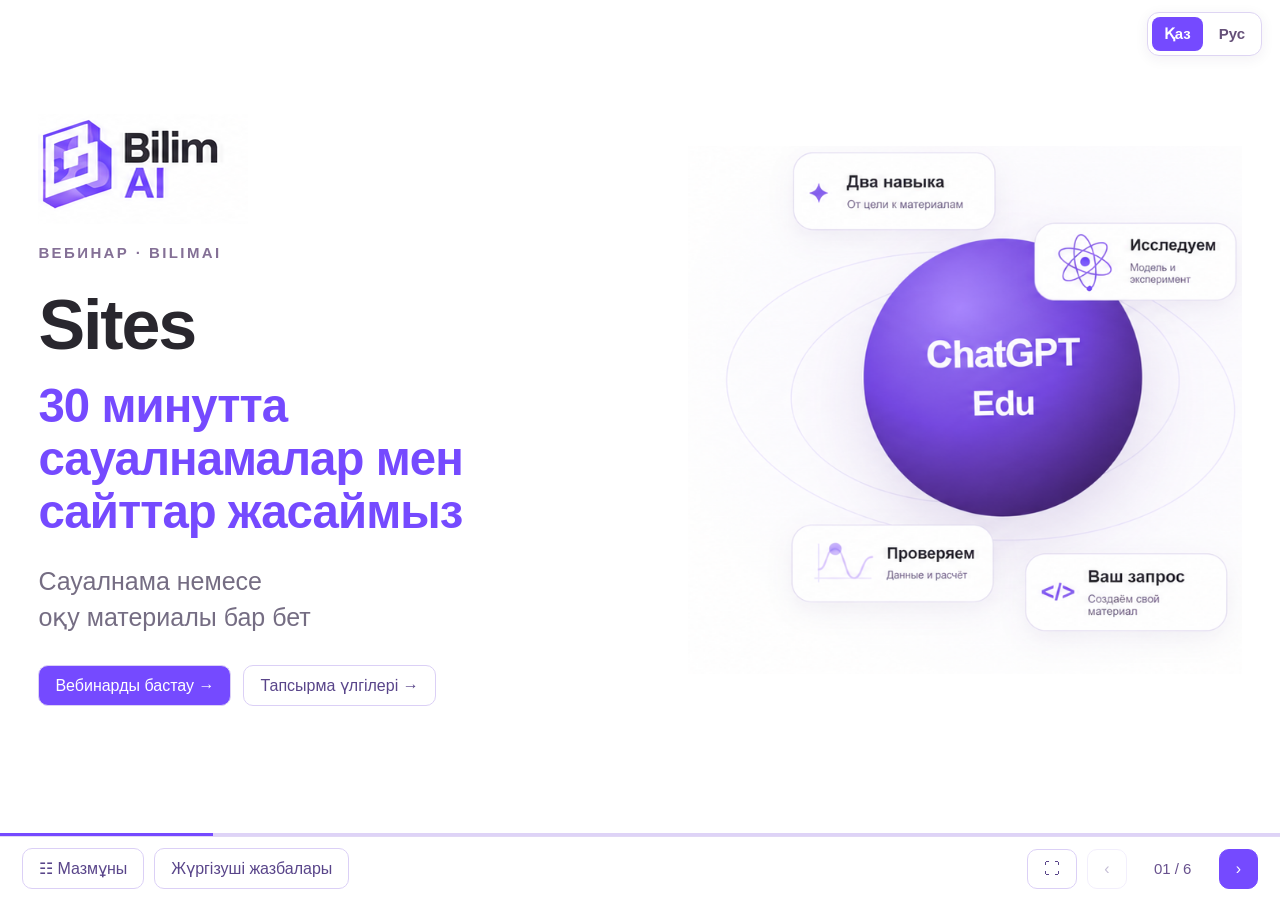
==== kk.html @ fb8cd4b4 "Add Kazakh slides, prompt guides and presenter notes" ====
<!doctype html>
<html lang="kk"><head><meta charset="utf-8"><meta name="viewport" content="width=device-width,initial-scale=1"><meta name="color-scheme" content="light"><title>Sites: 30 минутта сауалнамалар мен сайттар жасаймыз | BilimAI</title><style>
:root{--purple:#754aff;--ink:#29272e;--muted:#756d83;--light:#f9f7ff}*{box-sizing:border-box}body{margin:0;background:#fff;color:var(--ink);font-family:Arial,sans-serif}button{font:inherit;cursor:pointer;border:1px solid #dbd0f6;border-radius:10px;background:#fff;color:#59458a;padding:10px 16px}button:hover{background:#eee8ff}button:disabled{opacity:.35;cursor:default}button:focus-visible,a:focus-visible{outline:3px solid #ffbb00;outline-offset:4px}main{min-height:calc(100dvh - 64px)}.slide{display:none;min-height:calc(100dvh - 64px)}.slide.active{display:block}.content{max-width:1320px;margin:auto;padding:clamp(28px,5vw,76px) clamp(24px,6vw,96px) 40px}.meta{font-size:clamp(14px,1.3vw,20px);color:var(--muted);display:flex;justify-content:space-between;gap:20px}h1{font-size:clamp(30px,4vw,58px);line-height:1.12;margin:35px 0 48px;letter-spacing:-.03em}h2{font-size:clamp(22px,2.3vw,34px);color:var(--purple);margin:0 0 14px;line-height:1.25}p{font-size:clamp(19px,2.1vw,30px);line-height:1.45;margin:0;white-space:pre-line}.rows{display:grid;gap:34px}.big{font-size:clamp(27px,3.6vw,49px);white-space:pre-line;margin-bottom:38px;line-height:1.23}.body{white-space:pre-line}.foot{font-size:clamp(16px,1.6vw,22px);color:var(--muted);margin-top:40px}.columns{display:grid;grid-template-columns:1fr 1fr;gap:65px}.lead{font-weight:600;margin-bottom:30px}.prompt{white-space:pre-wrap;font-size:clamp(19px,2vw,29px);line-height:1.45;max-width:1100px}.copy{margin-top:25px;background:var(--purple);color:#fff}.dark{background:#281d49;color:#fff}.dark h2{color:#c5adff}.dark .meta,.dark .foot{color:#dacdf8}.cover{display:none;align-items:center;justify-content:center;background:white;overflow:hidden;height:calc(100dvh - 64px)}.cover.active{display:flex}.cover-art{position:relative;width:min(100vw,calc((100dvh - 64px)*1.958));aspect-ratio:1.958;overflow:hidden}.cover-art img{width:100%;height:100%;display:block}.mask-tools{position:absolute;right:0;top:0;width:11%;height:6%;background:#fff}.cover-art:after{content:'';position:absolute;bottom:0;left:0;right:0;height:6.4%;background:white}.hotspot{position:absolute;top:61%;height:7.4%;opacity:0;border-radius:14px}.hotspot:focus-visible{opacity:1;background:#754aff20}.start{left:10.7%;width:13.7%}.demo{left:25.5%;width:12.7%}.toolbar{position:fixed;bottom:0;left:0;right:0;min-height:64px;background:#ffffffed;backdrop-filter:blur(10px);border-top:1px solid #e1d8f5;display:flex;align-items:center;gap:10px;padding:10px 22px;z-index:5}.toolbar .spacer{flex:1}.progress{height:3px;background:#ded3f7;position:fixed;bottom:64px;left:0;right:0;z-index:6}.progress span{display:block;background:var(--purple);height:100%;transition:width .2s}.count{min-width:72px;text-align:center;color:#68518e;font-size:15px}.nav-button{background:var(--purple);color:#fff;border-color:var(--purple)}.timer-controls{display:flex;gap:12px;align-items:center;margin-top:26px;flex-wrap:wrap}.timer-controls output{font-size:30px;letter-spacing:.08em}.dialog{max-width:780px;width:calc(100vw - 36px);border:1px solid #d4c7f0;border-radius:18px;padding:28px;color:var(--ink);box-shadow:0 25px 100px #21133540}dialog::backdrop{background:#1c123a70}.dialog-head{display:flex;align-items:center;justify-content:space-between;gap:15px;margin-bottom:22px}.dialog-head h2{margin:0}.program-list{display:grid;gap:5px;max-height:65vh;overflow:auto}.program-list button{text-align:left;display:flex;justify-content:space-between;gap:20px;border:none}.program-list .selected{background:#eee8ff;font-weight:bold}.notes{font-size:19px;line-height:1.6;white-space:pre-line}.status{position:fixed;bottom:85px;left:50%;transform:translateX(-50%);background:#281d49;color:white;padding:13px 22px;border-radius:12px;z-index:10;display:none} @media(max-width:650px){.content{padding:28px 24px 40px}h1{margin:25px 0 32px}.columns{grid-template-columns:1fr;gap:32px}.toolbar{padding:10px 12px;gap:6px}.toolbar button{padding:9px 11px}.toolbar .text-label{display:none}.count{min-width:58px}.cover.active{height:auto;min-height:calc(100dvh - 64px)}.cover-art{width:100vw}.prompt{font-size:20px}.rows{gap:30px}}@media print{.slide,.slide.active,.cover,.cover.active{display:block;break-after:page;min-height:0;height:auto}.toolbar,.progress,.copy,.timer-controls,.mask-tools{display:none}.content{padding:25px}.cover-art{width:100%}h1{font-size:32px;margin:20px 0}p,.prompt{font-size:20px}.rows{gap:20px}.dark{color:#29272e;background:white}.dark h2{color:#754aff}}

.native-cover{width:min(1400px,100%);padding:38px 5vw 54px;margin:auto;display:grid;grid-template-columns:1.1fr 1fr;gap:40px;align-items:center}.native-cover .brand{height:110px;width:210px;background-image:url("[data-uri]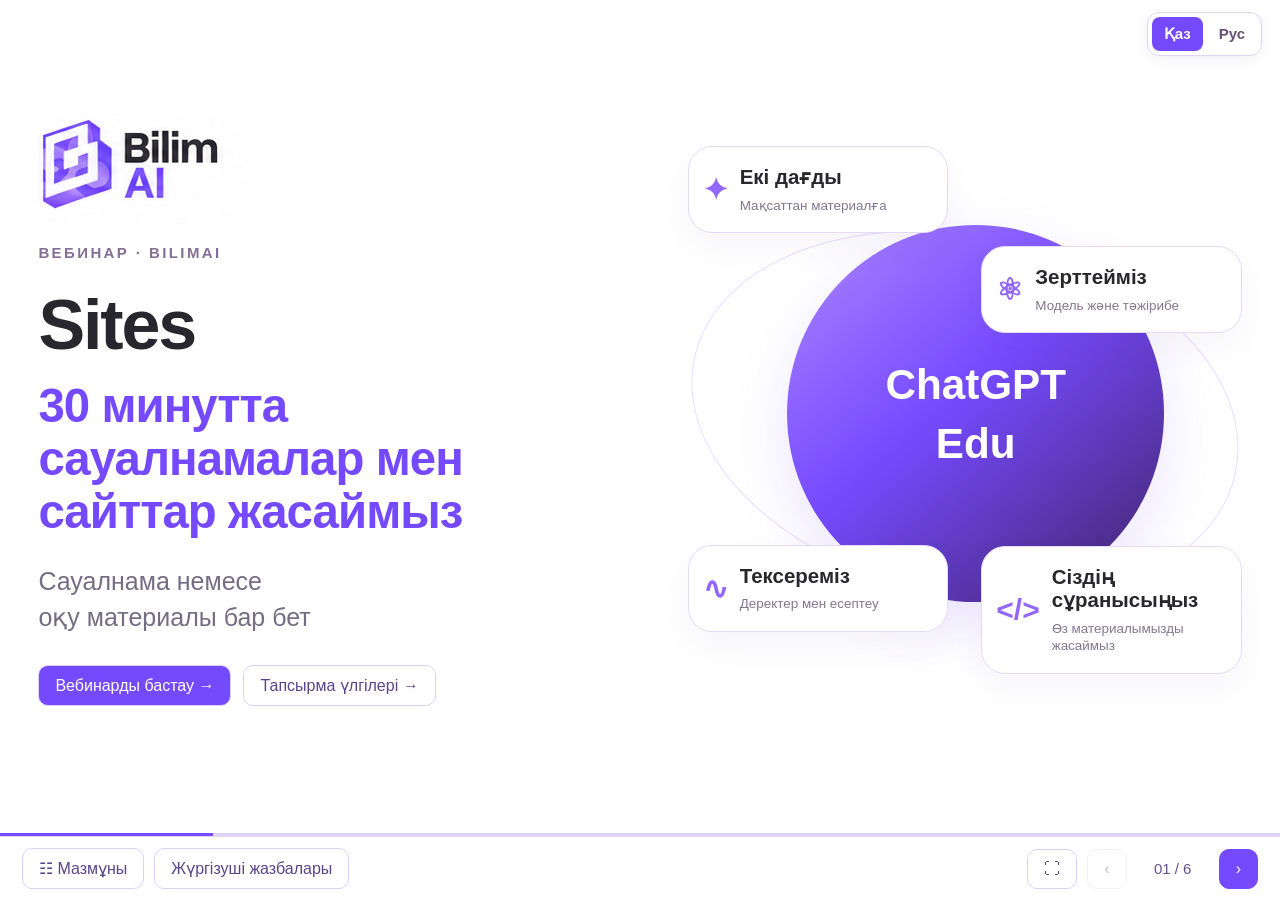
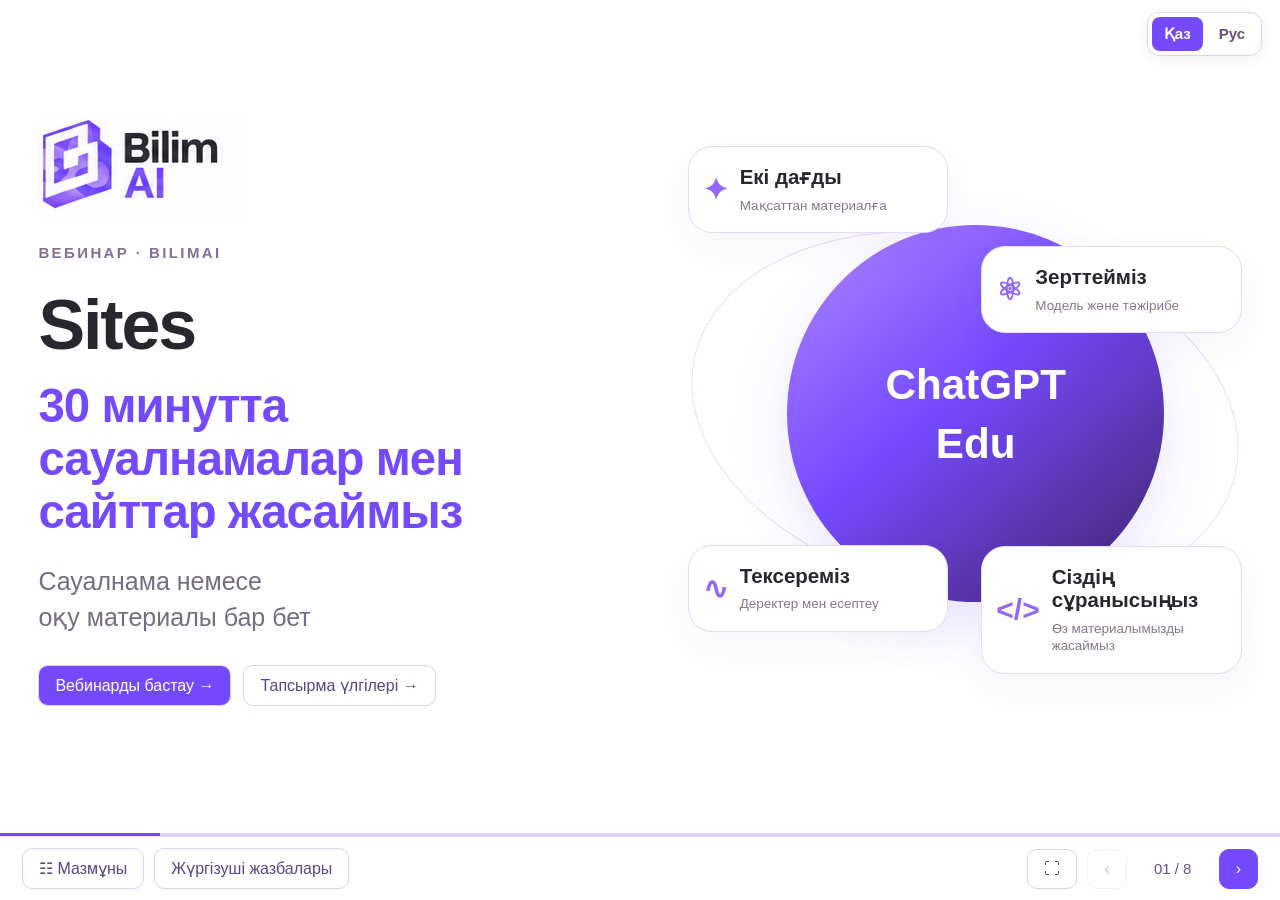
